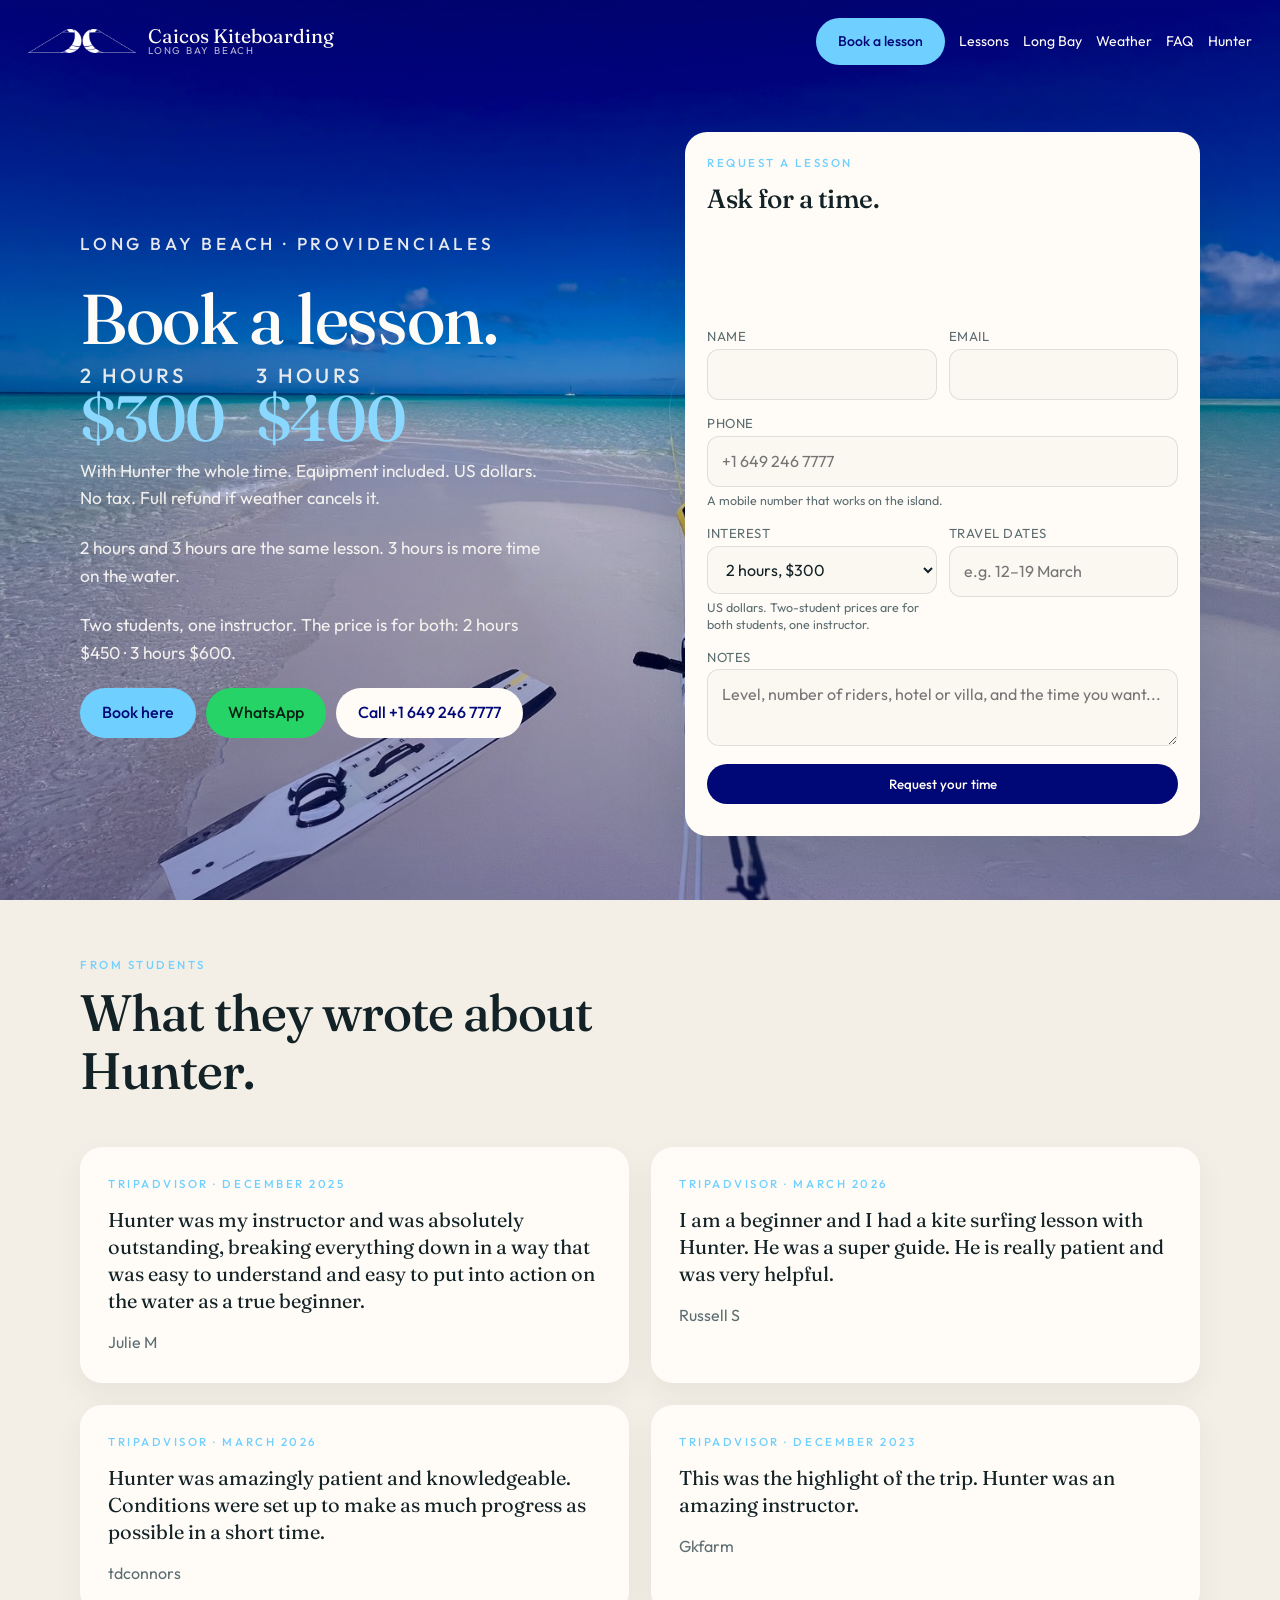
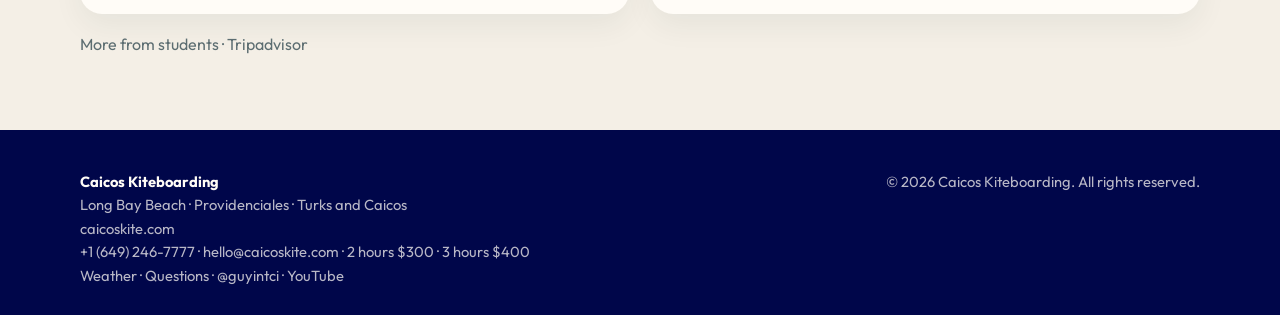
==== index.html @ 582b724a "Add a mobile WhatsApp and call bar, and clearer request button" ====
<!DOCTYPE html>
<html lang="en">
<head>
  <meta charset="UTF-8" />
  <meta name="viewport" content="width=device-width, initial-scale=1.0" />
  <title>Caicos Kiteboarding | Long Bay Beach, Turks and Caicos</title>
  <meta name="description" content="Caicos Kiteboarding is a kite school on Long Bay Beach, Providenciales. Private lessons on the water. 2 hours $300. 3 hours $400. Equipment included." />
  <link rel="canonical" href="https://caicoskite.com/" />
  <meta property="og:url" content="https://caicoskite.com/" />
  <link rel="preconnect" href="https://fonts.googleapis.com" />
  <link rel="preconnect" href="https://fonts.gstatic.com" crossorigin />
  <link href="https://fonts.googleapis.com/css2?family=Fraunces:opsz,wght@9..144,500;9..144,600&family=Outfit:wght@300;400;500;600&display=swap" rel="stylesheet" />
  <link rel="stylesheet" href="assets/css/styles.css?v=34" />
</head>
<body>
  <header class="nav">
    <a class="brand" href="/" aria-label="Caicos Kiteboarding home">
      <img class="brand-mark" alt="" width="128" height="28" style="width:108px;height:28px;flex:0 0 108px;display:block;object-fit:contain" src="[data-uri]" />
      <div class="brand-name">
        Caicos Kiteboarding
        <span>Long Bay Beach</span>
      </div>
      <div class="live-wind" hidden>
        <strong data-wind-speed></strong>
        <span data-wind-dir></span>
      </div>
    </a>
    <button class="menu-toggle" aria-label="Open menu">☰</button>
    <ul class="nav-links">
      <li><a href="/#inquiry-form" class="btn btn-gold">Book a lesson</a></li>
      <li><a href="/lessons">Lessons</a></li>
      <li><a href="/long-bay">Long Bay</a></li>
      <li><a href="/weather">Weather</a></li>
      <li><a href="/faq">FAQ</a></li>
      <li><a href="/hunter">Hunter</a></li>
    </ul>
  </header>

  <main id="top">
    <section class="hero" id="contact">
      <img src="assets/img/gallery-sandbar.jpg?v=9" alt="Red kite over a white sand spit and turquoise water" />
      <div class="book-panel">
        <div class="book-lead">
          <p class="eyebrow">Long Bay Beach · Providenciales</p>
          <h1>Book a lesson.</h1>
          <div class="hero-rates">
            <div><span>2 hours</span>$300</div>
            <div><span>3 hours</span>$400</div>
          </div>
          <p class="includes">With Hunter the whole time. Equipment included. US dollars. No tax. Full refund if weather cancels it.</p>
          <p class="includes">2 hours and 3 hours are the same lesson. 3 hours is more time on the water.</p>
          <p class="includes">Two students, one instructor. The price is for both: 2 hours $450 · 3 hours $600.</p>
          <div class="hero-actions">
            <a class="btn btn-gold" href="#inquiry-form">Book here</a>
            <a class="btn btn-wa" href="https://wa.me/16492467777" target="_blank" rel="noopener">WhatsApp</a>
            <a class="btn btn-phone" href="tel:+16492467777">Call +1 649 246 7777</a>
          </div>
        </div>
        <form id="inquiry-form">
          <p class="eyebrow">Request a lesson</p>
          <h2>Ask for a time.</h2>
          <p class="notice">This is a request, not a booking. Hunter will reach out to confirm if that time is available. The hours you choose are the lesson. You meet on Long Bay, and he confirms the spot. About an hour before, he will contact you if the weather is less than ideal. Full refund if a lesson is cancelled for weather.</p>
          <div class="form-row">
            <div>
              <label for="name">Name</label>
              <input id="name" name="name" autocomplete="name" required />
            </div>
            <div>
              <label for="email">Email</label>
              <input id="email" name="email" type="email" autocomplete="email" required />
            </div>
          </div>
          <div>
            <label for="phone">Phone</label>
            <input id="phone" name="phone" type="tel" inputmode="tel" autocomplete="tel" required placeholder="+1 649 246 7777" />
            <span class="form-hint">A mobile number that works on the island.</span>
          </div>
          <div class="form-row">
            <div>
              <label for="lesson">Interest</label>
              <select id="lesson" name="lesson">
                <option>2 hours, $300</option>
                <option>3 hours, $400</option>
                <option>2 students, 2 hours, $450 for both</option>
                <option>2 students, 3 hours, $600 for both</option>
              </select>
              <span class="form-hint">US dollars. Two-student prices are for both students, one instructor.</span>
            </div>
            <div>
              <label for="dates">Travel dates</label>
              <input id="dates" name="dates" placeholder="e.g. 12–19 March" />
            </div>
          </div>
          <div>
            <label for="message">Notes</label>
            <textarea id="message" name="message" placeholder="Level, number of riders, hotel or villa, and the time you want..."></textarea>
          </div>
          <button class="btn btn-dark" type="submit">Request your time</button>
          <p id="form-status" class="muted"></p>
        </form>
      </div>
    </section>

    <section class="home-reviews">
      <div class="wrap">
        <div class="section-head">
          <p class="eyebrow">From students</p>
          <h2>What they wrote about Hunter.</h2>
        </div>
        <div class="cards">
          <article class="card">
            <p class="eyebrow">Tripadvisor · December 2025</p>
            <p class="quote">Hunter was my instructor and was absolutely outstanding, breaking everything down in a way that was easy to understand and easy to put into action on the water as a true beginner.</p>
            <p class="muted">Julie M</p>
          </article>
          <article class="card">
            <p class="eyebrow">Tripadvisor · March 2026</p>
            <p class="quote">I am a beginner and I had a kite surfing lesson with Hunter. He was a super guide. He is really patient and was very helpful.</p>
            <p class="muted">Russell S</p>
          </article>
          <article class="card">
            <p class="eyebrow">Tripadvisor · March 2026</p>
            <p class="quote">Hunter was amazingly patient and knowledgeable. Conditions were set up to make as much progress as possible in a short time.</p>
            <p class="muted">tdconnors</p>
          </article>
          <article class="card">
            <p class="eyebrow">Tripadvisor · December 2023</p>
            <p class="quote">This was the highlight of the trip. Hunter was an amazing instructor.</p>
            <p class="muted">Gkfarm</p>
          </article>
        </div>
        <p class="muted" style="margin-top: 18px;">
          <a href="/hunter">More from students</a>
          ·
          <a href="https://www.tripadvisor.com/Attraction_Review-g147399-d3947723-Reviews-Turks_and_Caicos_Kiteboarding-Providenciales_Turks_and_Caicos.html" target="_blank" rel="noopener">Tripadvisor</a>
        </p>
      </div>
    </section>
  </main>

  <footer>
    <div class="wrap foot">
      <div>
        <strong>Caicos Kiteboarding</strong><br />
        Long Bay Beach · Providenciales · Turks and Caicos<br />
        <a href="https://caicoskite.com/">caicoskite.com</a><br />
        <a href="tel:+16492467777">+1 (649) 246-7777</a> · <a href="mailto:hello@caicoskite.com">hello@caicoskite.com</a> · 2 hours $300 · 3 hours $400<br />
        <a href="/weather">Weather</a> · <a href="/faq">Questions</a> · <a href="https://www.instagram.com/guyintci/" target="_blank" rel="noopener">@guyintci</a>
        · <a href="https://www.youtube.com/@GuyinTCI" target="_blank" rel="noopener">YouTube</a>
      </div>
      <div>© <span id="year"></span> Caicos Kiteboarding. All rights reserved.</div>
    </div>
  </footer>
  <script src="assets/js/main.js?v=9"></script>
  <script>document.getElementById("year").textContent = new Date().getFullYear();</script>
</body>
</html>
---- assets/css/styles.css ----
:root {
  --deep: #000877;
  --teal: #165863;
  --aqua: #2a8f9a;
  --foam: #f4efe6;
  --sand: #e4d2b0;
  --gold: #6fd0ff;
  --ink: #132226;
  --muted: #5c6d71;
  --white: #fffcf7;
  --shadow: 0 24px 60px rgba(11, 47, 56, 0.16);
}

* {
  box-sizing: border-box;
  margin: 0;
  padding: 0;
}

html {
  scroll-behavior: smooth;
}

body {
  font-family: "Outfit", system-ui, sans-serif;
  color: var(--ink);
  background: var(--foam);
  line-height: 1.6;
}

img {
  max-width: 100%;
  display: block;
}

a {
  color: inherit;
  text-decoration: none;
}

.wrap {
  width: min(1120px, calc(100% - 40px));
  margin: 0 auto;
}

.eyebrow {
  letter-spacing: 0.22em;
  text-transform: uppercase;
  font-size: 0.72rem;
  color: var(--gold);
  font-weight: 500;
}

h1, h2, h3, .display {
  font-family: "Fraunces", Georgia, serif;
  font-weight: 500;
  letter-spacing: -0.02em;
  line-height: 1.12;
}

/* NAV */
.nav {
  position: fixed;
  inset: 0 0 auto;
  z-index: 40;
  display: flex;
  justify-content: space-between;
  align-items: center;
  padding: 18px 28px;
  transition: background 0.3s ease, box-shadow 0.3s ease;
}

.nav.scrolled {
  background: rgba(0, 8, 119, 0.92);
  backdrop-filter: blur(14px);
  box-shadow: 0 10px 30px rgba(0, 0, 0, 0.18);
}

.brand {
  display: flex;
  align-items: center;
  gap: 12px;
  color: var(--white);
}

.brand-mark {
  height: 32px;
  width: auto;
  max-width: 132px;
  flex: none;
  display: block;
  object-fit: contain;
}

.brand svg {
  width: 62px;
  height: 40px;
  flex: none;
}

.brand-name {
  font-family: "Fraunces", serif;
  font-size: 1.22rem;
  line-height: 1.05;
}

.brand-name span {
  display: block;
  font-family: "Outfit", sans-serif;
  font-size: 0.62rem;
  letter-spacing: 0.18em;
  text-transform: uppercase;
  opacity: 0.72;
}

.nav-links {
  display: flex;
  gap: 14px;
  align-items: center;
  list-style: none;
  color: var(--white);
  font-size: 0.88rem;
}

.nav-links a:hover {
  color: var(--gold);
}

.btn {
  display: inline-flex;
  align-items: center;
  justify-content: center;
  border: 0;
  cursor: pointer;
  font-family: inherit;
  font-weight: 500;
  border-radius: 999px;
  padding: 12px 22px;
  transition: transform 0.2s ease, background 0.2s ease, color 0.2s ease;
}

.btn:hover {
  transform: translateY(-1px);
}

.btn-gold {
  background: var(--gold);
  color: var(--deep);
}

.btn-outline {
  border: 1px solid rgba(255, 255, 255, 0.45);
  color: var(--white);
  background: transparent;
}

.btn-dark {
  background: var(--deep);
  color: var(--white);
}

.menu-toggle {
  display: none;
  background: none;
  border: 0;
  color: white;
  font-size: 1.4rem;
  cursor: pointer;
}

/* HERO */
.hero {
  min-height: 100vh;
  position: relative;
  display: flex;
  align-items: center;
  color: var(--white);
  overflow: hidden;
  padding: 0;
}

.hero img {
  position: absolute;
  inset: 0;
  width: 100%;
  height: 100%;
  object-fit: cover;
  object-position: center 28%;
}

.hero::after {
  content: "";
  position: absolute;
  inset: 0;
  background:
    linear-gradient(180deg, rgba(0, 8, 119, 0.45) 0%, rgba(0, 8, 119, 0.18) 42%, rgba(0, 8, 119, 0.4) 100%);
}

.book-panel {
  position: relative;
  z-index: 2;
  display: grid;
  grid-template-columns: 1.05fr 0.95fr;
  gap: 36px;
  align-items: center;
  width: min(1120px, calc(100% - 48px));
  margin: 108px auto 40px;
}

.hero h1 {
  font-size: clamp(2.8rem, 5.5vw, 4.8rem);
  margin: 8px 0 4px;
}

.hero-price {
  font-family: "Fraunces", Georgia, serif;
  font-weight: 500;
  font-size: clamp(3.4rem, 6.4vw, 5.4rem);
  line-height: 0.92;
  color: #8ad8ff;
  margin: 0 0 12px;
  letter-spacing: -0.03em;
}

.hero-price span {
  font-family: "Outfit", sans-serif;
  font-size: 0.28em;
  font-weight: 500;
  letter-spacing: 0.14em;
  text-transform: uppercase;
  color: rgba(255, 252, 247, 0.88);
  margin-left: 6px;
}

.hero .book-lead p:not(.hero-price) {
  font-size: 1.08rem;
  max-width: 460px;
  color: rgba(255, 252, 247, 0.9);
  margin-bottom: 22px;
}

.hero-rates {
  display: flex;
  flex-wrap: wrap;
  gap: 6px 32px;
  margin: 8px 0 8px;
}

.hero-rates div {
  font-family: "Fraunces", Georgia, serif;
  font-weight: 500;
  font-size: clamp(2.6rem, 5vw, 4rem);
  line-height: 0.95;
  color: #8ad8ff;
  letter-spacing: -0.03em;
}

.hero-rates span {
  display: block;
  font-family: "Outfit", sans-serif;
  font-size: 0.32em;
  font-weight: 500;
  letter-spacing: 0.16em;
  text-transform: uppercase;
  color: rgba(255, 252, 247, 0.88);
  margin-bottom: 2px;
}

.includes {
  margin: 0 0 18px;
}

.home-reviews {
  padding: 56px 0 72px;
}

.home-reviews .cards {
  grid-template-columns: 1fr 1fr;
}

.hero-actions {
  display: flex;
  gap: 10px;
  flex-wrap: wrap;
}

.btn-wa {
  background: #25d366;
  color: #062214;
}

.btn-phone {
  background: var(--white);
  color: var(--deep);
}

.book-panel form h2 {
  font-size: 1.65rem;
  color: var(--ink);
  margin: 2px 0 6px;
}

.book-panel form {
  padding: 22px;
  gap: 10px;
}

.book-panel textarea {
  min-height: 72px;
}

.photo-note {
  position: absolute;
  right: 28px;
  bottom: 24px;
  z-index: 2;
  font-size: 0.72rem;
  letter-spacing: 0.12em;
  text-transform: uppercase;
  opacity: 0.7;
}

/* SECTIONS */
section {
  padding: 96px 0;
}

section.hero {
  padding: 0;
}

.section-head {
  max-width: 640px;
  margin-bottom: 48px;
}

.section-head h2 {
  font-size: clamp(2.1rem, 4vw, 3.4rem);
  margin-top: 10px;
}

.split {
  display: grid;
  grid-template-columns: 1.05fr 0.95fr;
  gap: 56px;
  align-items: center;
}

.split img {
  width: 100%;
  height: 520px;
  object-fit: cover;
  object-position: center center;
  border-radius: 28px;
  box-shadow: var(--shadow);
}

.split img.portrait {
  height: auto;
  aspect-ratio: 4 / 5;
  object-position: center center;
}

.hunter-strip {
  display: grid;
  grid-template-columns: 1fr 1fr 1.4fr;
  gap: 14px;
  margin-top: 28px;
}

.hunter-strip img {
  width: 100%;
  height: 320px;
  object-fit: cover;
  object-position: center center;
  border-radius: 20px;
}

.hunter-strip img.pos-foil {
  object-position: center 34%;
}

.video-row {
  display: grid;
  grid-template-columns: repeat(3, 1fr);
  gap: 14px;
  margin-top: 28px;
}

.video {
  position: relative;
  padding-bottom: 56.25%;
  height: 0;
  overflow: hidden;
  border-radius: 16px;
  background: #081e24;
}

.video iframe {
  position: absolute;
  inset: 0;
  width: 100%;
  height: 100%;
  border: 0;
}

.muted {
  color: var(--muted);
}

.stat-row {
  display: grid;
  grid-template-columns: repeat(3, 1fr);
  gap: 18px;
  margin-top: 36px;
}

.stat {
  padding: 18px 0 0;
  border-top: 1px solid rgba(19, 34, 38, 0.12);
}

.stat strong {
  display: block;
  font-family: "Fraunces", serif;
  font-size: 1.7rem;
}

/* CARDS */
.cards {
  display: grid;
  grid-template-columns: repeat(3, 1fr);
  gap: 22px;
}

.card {
  background: var(--white);
  border-radius: 22px;
  padding: 28px;
  box-shadow: 0 12px 30px rgba(11, 47, 56, 0.06);
}

.card-photo {
  padding: 0 0 22px;
  overflow: hidden;
}

.card-photo img {
  width: 100%;
  height: 280px;
  object-fit: cover;
  object-position: center center;
  border-radius: 22px 22px 0 0;
  margin-bottom: 4px;
}

.card-photo img.pos-up {
  object-position: center 30%;
}

.card-photo .card-body {
  padding: 8px 28px 28px;
}

.card h3 {
  font-size: 1.55rem;
  margin: 8px 0 12px;
}

.card ul {
  margin: 16px 0 22px 18px;
  color: var(--muted);
}

.price {
  font-family: "Fraunces", serif;
  font-size: 1.2rem;
  color: var(--teal);
}

/* FAMILY */
.family {
  background: var(--deep);
  color: var(--white);
}

.family .cards {
  grid-template-columns: repeat(3, 1fr);
}

.family .card {
  background: rgba(255, 255, 255, 0.05);
  color: var(--white);
  border: 1px solid rgba(255, 255, 255, 0.08);
  box-shadow: none;
}

.family .card p,
.family .card a {
  color: rgba(255, 252, 247, 0.78);
}

.family a {
  text-decoration: underline;
  text-underline-offset: 3px;
}

/* GALLERY */
.gallery {
  display: grid;
  grid-template-columns: 1.4fr 1fr 1fr;
  grid-auto-rows: 180px;
  gap: 12px;
}

.gallery img {
  width: 100%;
  height: 100%;
  object-fit: cover;
  object-position: center center;
  border-radius: 18px;
}

.gallery img.pos-up { object-position: center 36%; }
.gallery img.pos-down { object-position: center 70%; }
.gallery img.pos-face { object-position: center 16%; }

.gallery .wide {
  grid-column: span 2;
  grid-row: span 2;
}

.gallery .tall {
  grid-row: span 2;
}

.gallery .span2 {
  grid-column: span 2;
}

/* CONTACT */
.contact-grid {
  display: grid;
  grid-template-columns: 0.9fr 1.1fr;
  gap: 40px;
  align-items: start;
}

form {
  background: var(--white);
  padding: 28px;
  border-radius: 22px;
  display: grid;
  gap: 14px;
  box-shadow: var(--shadow);
}

label {
  font-size: 0.82rem;
  letter-spacing: 0.04em;
  text-transform: uppercase;
  color: var(--muted);
}

input, select, textarea {
  width: 100%;
  border: 1px solid rgba(19, 34, 38, 0.12);
  background: #fbf8f2;
  border-radius: 12px;
  padding: 12px 14px;
  font: inherit;
  color: var(--ink);
}

textarea {
  min-height: 120px;
  resize: vertical;
}

.form-row {
  display: grid;
  grid-template-columns: 1fr 1fr;
  gap: 12px;
}

.form-hint {
  display: block;
  margin-top: 6px;
  font-size: 0.78rem;
  letter-spacing: 0;
  text-transform: none;
  line-height: 1.35;
  color: var(--muted);
}

#form-status.error {
  color: #8a2a1b;
  font-weight: 500;
}

.book-panel .notice {
  margin: 4px 0 2px;
  font-size: 0.86rem;
  line-height: 1.4;
}

footer {
  background: #00064a;
  color: rgba(255, 252, 247, 0.72);
  padding: 40px 0 28px;
  font-size: 0.92rem;
}

.foot {
  display: flex;
  justify-content: space-between;
  gap: 20px;
  flex-wrap: wrap;
}

footer strong {
  color: var(--white);
}

@media (max-width: 880px) {
  .sticky-contact {
    position: fixed;
    left: 0;
    right: 0;
    bottom: 0;
    z-index: 50;
    display: flex;
    gap: 8px;
    padding: 10px 12px calc(10px + env(safe-area-inset-bottom));
    background: rgba(0, 8, 119, 0.96);
  }

  .sticky-contact .btn {
    flex: 1;
  }

  body.has-sticky-contact {
    padding-bottom: 78px;
  }

  .brand-mark {
    height: 26px;
    max-width: 92px;
  }

  .brand-name {
    font-size: 1rem;
  }

  .nav-links {
    position: absolute;
    top: 72px;
    right: 16px;
    flex-direction: column;
    background: var(--deep);
    padding: 20px;
    border-radius: 16px;
    display: none;
    min-width: 200px;
  }

  .nav-links.open {
    display: flex;
  }

  .menu-toggle {
    display: block;
  }

  .split,
  .cards,
  .reviews .cards,
  .home-reviews .cards,
  .family .cards,
  .gallery,
  .contact-grid,
  .form-row,
  .stat-row,
  .hunter-strip,
  .video-row,
  .book-panel {
    grid-template-columns: 1fr;
  }

  .split img {
    height: 340px;
  }

  .split img.portrait {
    height: auto;
    aspect-ratio: 4 / 5;
  }

  .gallery {
    grid-template-columns: 1fr 1fr;
    grid-auto-rows: 160px;
  }

  .gallery .wide,
  .gallery .span2,
  .gallery .tall {
    grid-column: span 2;
    grid-row: span 2;
  }

  section {
    padding: 72px 0;
  }
}

.page .nav {
  background: rgba(0, 8, 119, 0.96);
}

.page main.sheet {
  padding-top: 92px;
}

.page main.sheet > section {
  padding-top: 28px;
}

body.lessons {
  background: #efe6d6;
}

.faq-page {
  padding: 132px 0 88px;
}

.faq-page h1 {
  font-size: clamp(2.6rem, 5vw, 4.2rem);
  margin: 8px 0 14px;
}

.faq-lead {
  max-width: 640px;
  color: var(--muted);
  margin-bottom: 28px;
}

.faq-list {
  display: grid;
  gap: 10px;
  max-width: 820px;
}

.faq-list details {
  background: var(--white);
  border-radius: 16px;
  padding: 0 22px;
  box-shadow: 0 10px 28px rgba(11, 47, 56, 0.06);
}

.faq-list summary {
  cursor: pointer;
  list-style: none;
  font-family: "Fraunces", Georgia, serif;
  font-size: 1.18rem;
  line-height: 1.3;
  padding: 18px 28px 18px 0;
  position: relative;
}

.faq-list summary::-webkit-details-marker {
  display: none;
}

.faq-list summary::marker {
  content: "";
}

.faq-list summary::after {
  content: "+";
  position: absolute;
  right: 0;
  top: 16px;
  color: var(--gold);
  font-family: "Outfit", sans-serif;
  font-size: 1.4rem;
}

.faq-list details[open] summary::after {
  content: "–";
}

.faq-list details p {
  color: var(--muted);
  padding: 0 12px 18px 0;
  max-width: 68ch;
}

.faq-cta {
  margin-top: 28px;
}

.wind-note {
  margin-top: 36px;
  max-width: 920px;
}

.spot-photo {
  width: 100%;
  height: min(62vw, 560px);
  object-fit: cover;
  object-position: center center;
  border-radius: 28px;
  margin-bottom: 32px;
}

.reviews {
  margin-top: 64px;
}

.reviews .cards {
  grid-template-columns: 1fr 1fr;
}

.quote {
  font-family: "Fraunces", Georgia, serif;
  font-size: 1.25rem;
  line-height: 1.35;
  margin: 12px 0 16px;
}

.live-wind {
  margin-left: 4px;
  padding-left: 14px;
  border-left: 1px solid rgba(255, 255, 255, 0.35);
  color: var(--white);
  line-height: 1.05;
}

.live-wind strong {
  display: block;
  font-family: "Fraunces", Georgia, serif;
  font-size: 1.15rem;
  font-weight: 500;
}

.live-wind strong,
.live-wind span {
  white-space: nowrap;
}

.live-wind span {
  display: block;
  font-size: 0.62rem;
  letter-spacing: 0.12em;
  text-transform: uppercase;
  opacity: 0.75;
}

.now-grid[hidden],
.live-wind[hidden] {
  display: none;
}

.now-grid {
  display: grid;
  grid-template-columns: repeat(4, 1fr);
  gap: 12px;
  max-width: 820px;
  margin-top: 18px;
}

.now-grid div {
  background: var(--white);
  border-radius: 16px;
  padding: 16px 18px;
  box-shadow: 0 10px 28px rgba(11, 47, 56, 0.06);
}

.now-grid strong {
  display: block;
  font-family: "Fraunces", Georgia, serif;
  font-size: 1.7rem;
  font-weight: 500;
}

.now-grid span {
  color: var(--muted);
  font-size: 0.78rem;
  letter-spacing: 0.14em;
  text-transform: uppercase;
}

.forecast-embed {
  margin-top: 18px;
  max-width: 920px;
  background: var(--white);
  border-radius: 16px;
  overflow-x: auto;
  min-height: 240px;
}

.forecast-embed iframe {
  display: block;
  width: 100%;
  min-width: 760px;
  min-height: 380px;
  border: 0;
}

@media (max-width: 700px) {
  .now-grid {
    grid-template-columns: 1fr 1fr;
  }
}
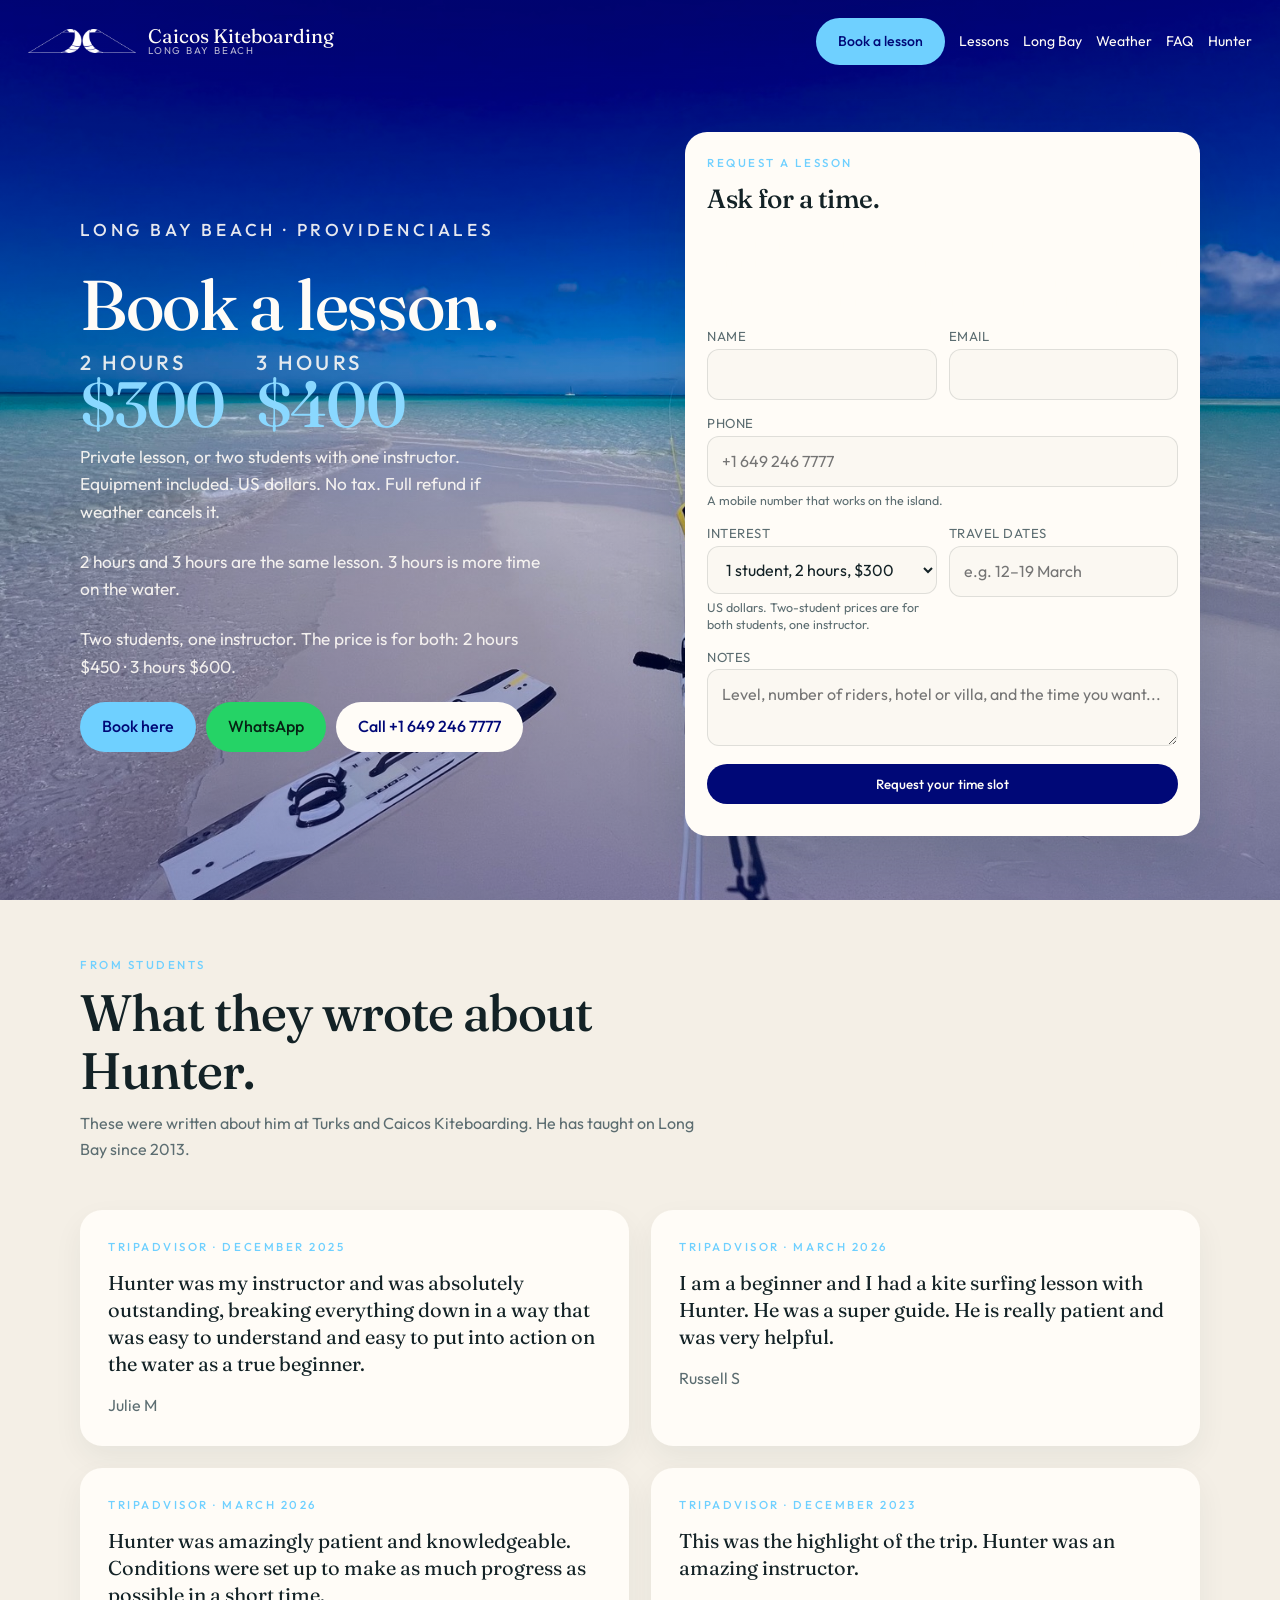
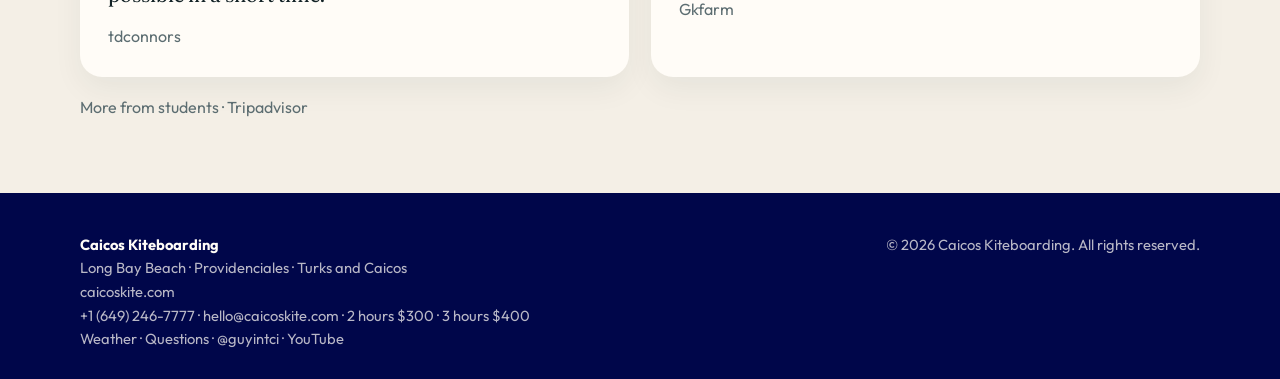
==== commit dd9e6e81: "Drop the awkward Hunter line and clarify the lesson choices" ====
--- a/index.html
+++ b/index.html
@@ -47,7 +47,7 @@
             <div><span>2 hours</span>$300</div>
             <div><span>3 hours</span>$400</div>
           </div>
-          <p class="includes">With Hunter the whole time. Equipment included. US dollars. No tax. Full refund if weather cancels it.</p>
+          <p class="includes">Private lesson, or two students with one instructor. Equipment included. US dollars. No tax. Full refund if weather cancels it.</p>
           <p class="includes">2 hours and 3 hours are the same lesson. 3 hours is more time on the water.</p>
           <p class="includes">Two students, one instructor. The price is for both: 2 hours $450 · 3 hours $600.</p>
           <div class="hero-actions">
@@ -79,8 +79,8 @@
             <div>
               <label for="lesson">Interest</label>
               <select id="lesson" name="lesson">
-                <option>2 hours, $300</option>
-                <option>3 hours, $400</option>
+                <option>1 student, 2 hours, $300</option>
+                <option>1 student, 3 hours, $400</option>
                 <option>2 students, 2 hours, $450 for both</option>
                 <option>2 students, 3 hours, $600 for both</option>
               </select>
@@ -95,7 +95,7 @@
             <label for="message">Notes</label>
             <textarea id="message" name="message" placeholder="Level, number of riders, hotel or villa, and the time you want..."></textarea>
           </div>
-          <button class="btn btn-dark" type="submit">Request your time</button>
+          <button class="btn btn-dark" type="submit">Request your time slot</button>
           <p id="form-status" class="muted"></p>
         </form>
       </div>
@@ -106,6 +106,7 @@
         <div class="section-head">
           <p class="eyebrow">From students</p>
           <h2>What they wrote about Hunter.</h2>
+          <p class="muted" style="margin-top: 12px;">These were written about him at Turks and Caicos Kiteboarding. He has taught on Long Bay since 2013.</p>
         </div>
         <div class="cards">
           <article class="card">
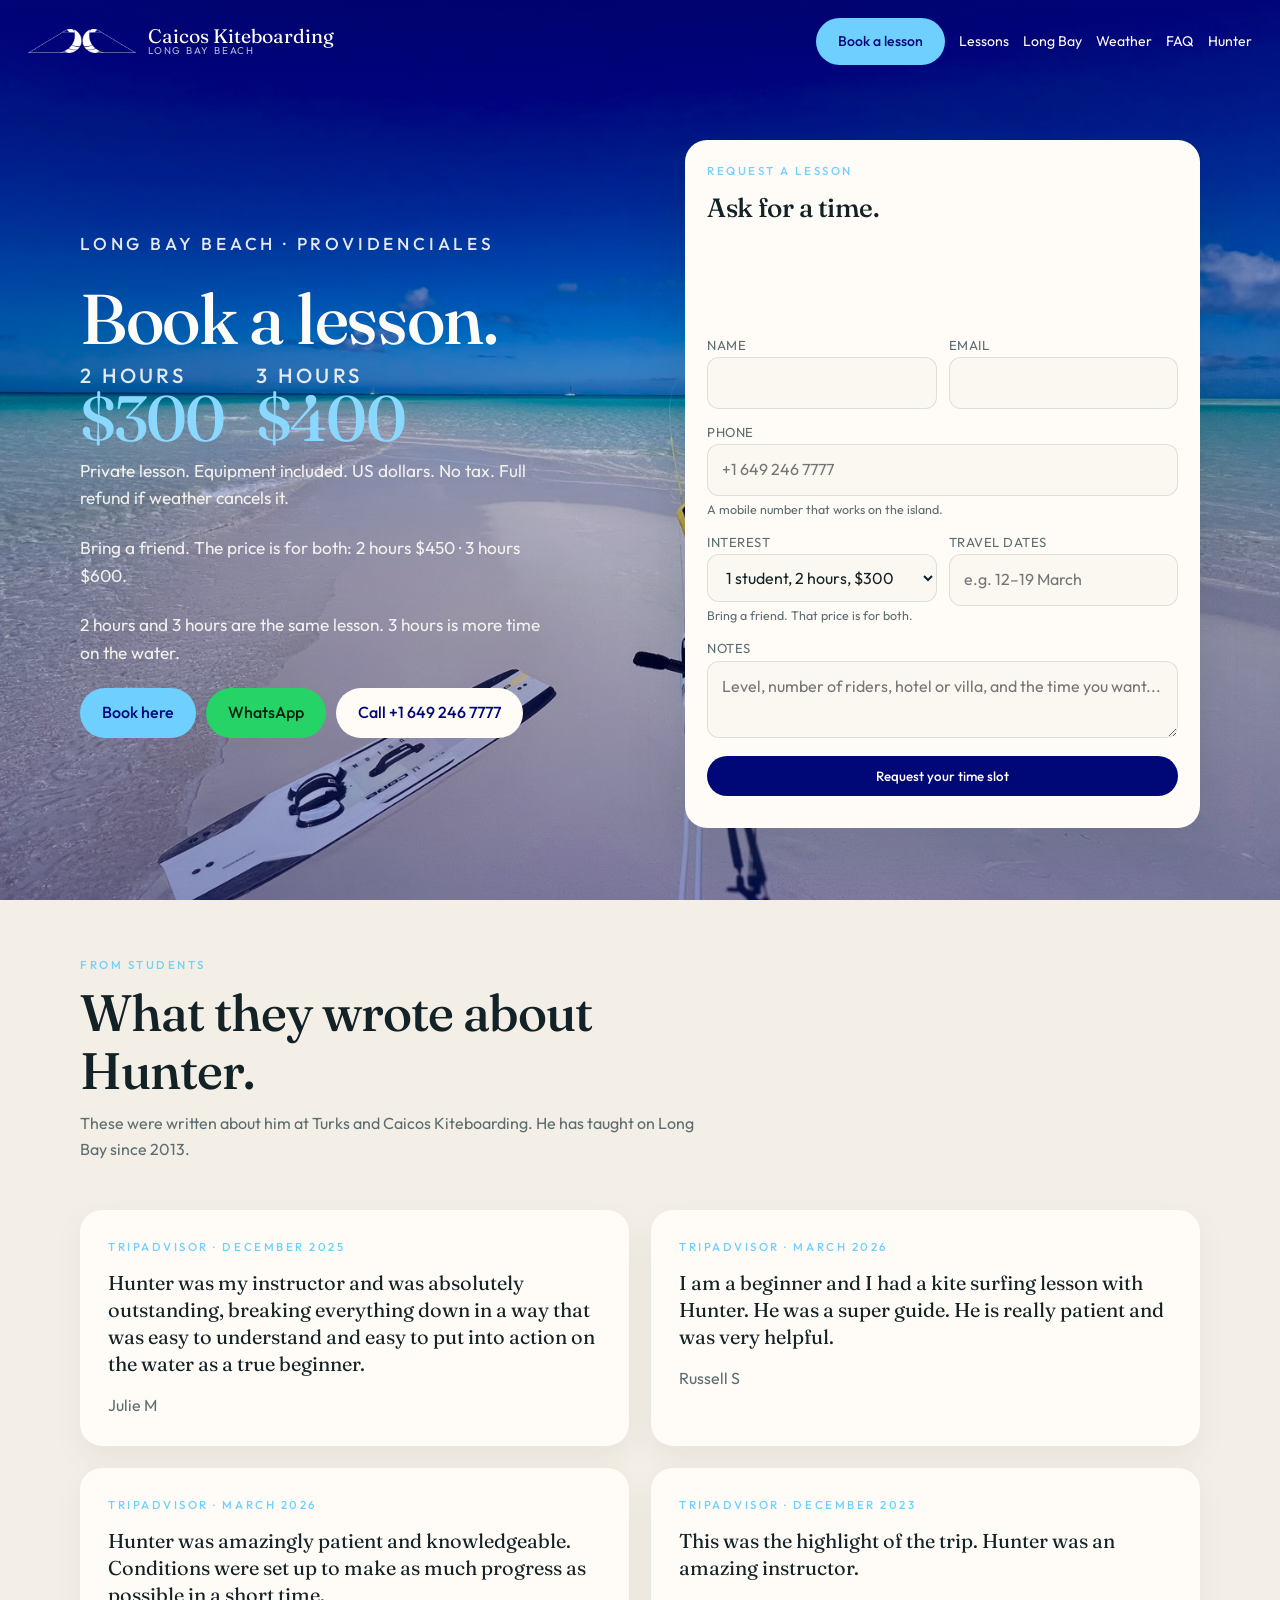
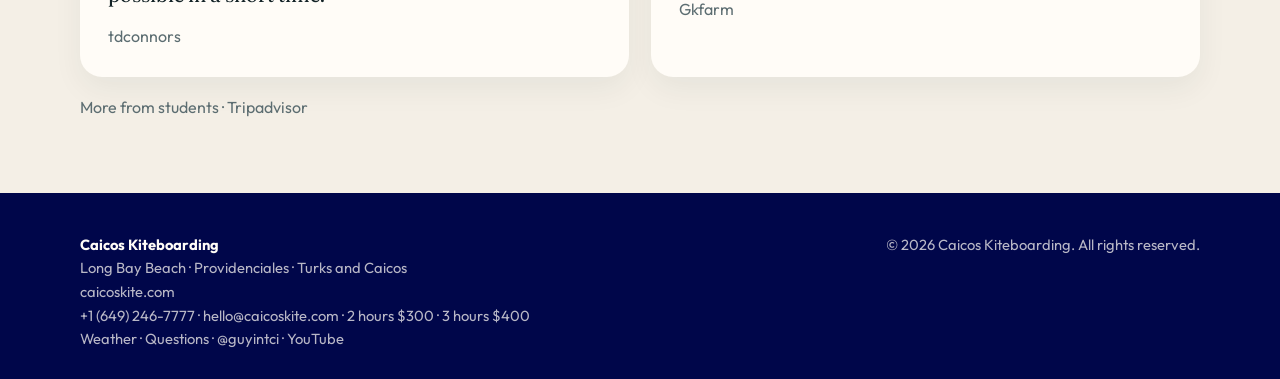
==== commit 5521fb1c: "Say private lesson, then bring a friend" ====
--- a/index.html
+++ b/index.html
@@ -47,9 +47,9 @@
             <div><span>2 hours</span>$300</div>
             <div><span>3 hours</span>$400</div>
           </div>
-          <p class="includes">Private lesson, or two students with one instructor. Equipment included. US dollars. No tax. Full refund if weather cancels it.</p>
+          <p class="includes">Private lesson. Equipment included. US dollars. No tax. Full refund if weather cancels it.</p>
+          <p class="includes">Bring a friend. The price is for both: 2 hours $450 · 3 hours $600.</p>
           <p class="includes">2 hours and 3 hours are the same lesson. 3 hours is more time on the water.</p>
-          <p class="includes">Two students, one instructor. The price is for both: 2 hours $450 · 3 hours $600.</p>
           <div class="hero-actions">
             <a class="btn btn-gold" href="#inquiry-form">Book here</a>
             <a class="btn btn-wa" href="https://wa.me/16492467777" target="_blank" rel="noopener">WhatsApp</a>
@@ -84,7 +84,7 @@
                 <option>2 students, 2 hours, $450 for both</option>
                 <option>2 students, 3 hours, $600 for both</option>
               </select>
-              <span class="form-hint">US dollars. Two-student prices are for both students, one instructor.</span>
+              <span class="form-hint">Bring a friend. That price is for both.</span>
             </div>
             <div>
               <label for="dates">Travel dates</label>
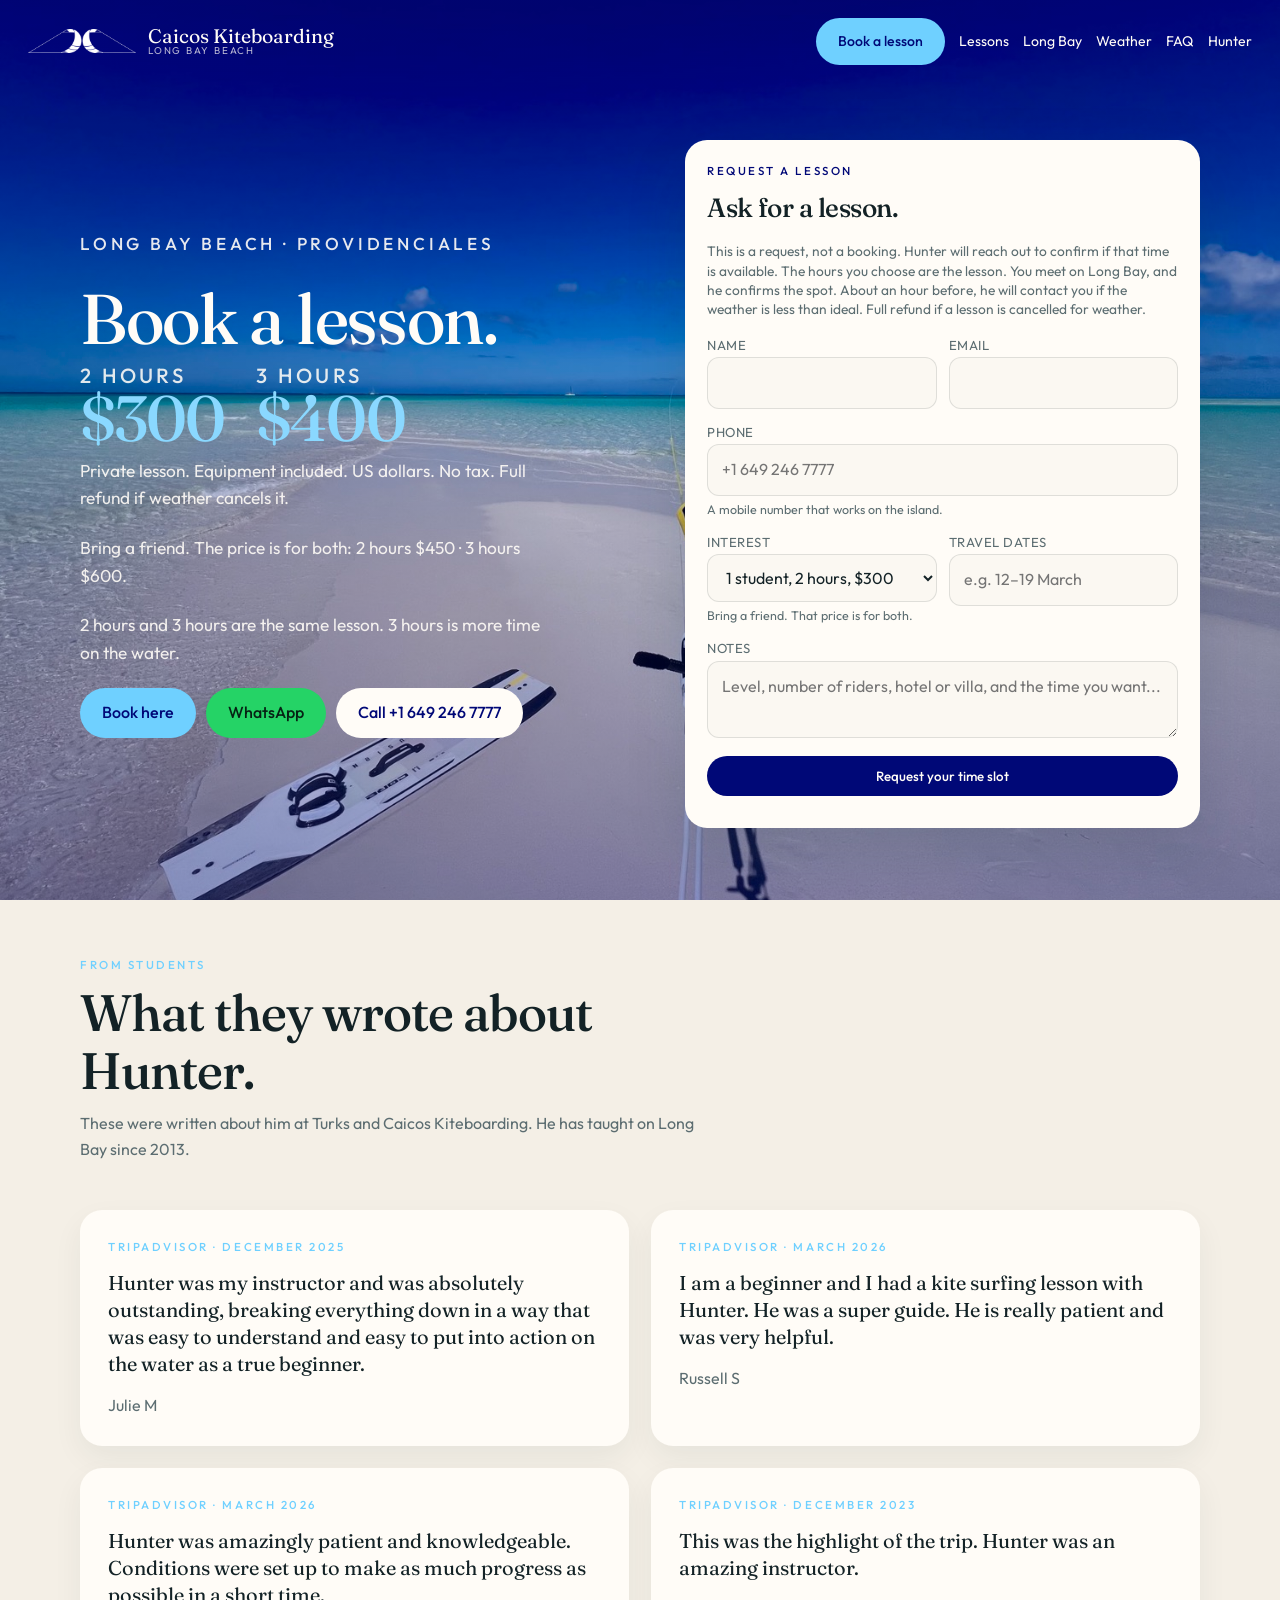
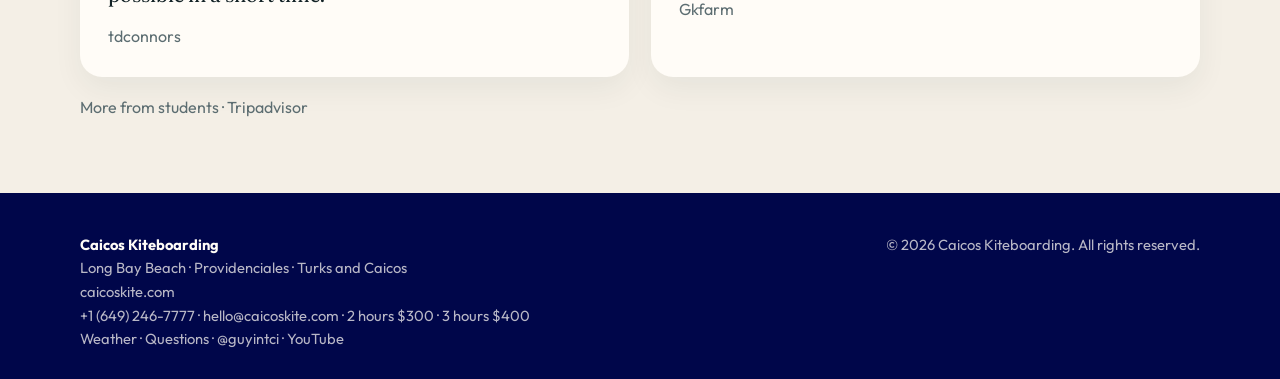
==== commit 02bbedb1: "Make the lesson form readable and rename the heading" ====
--- a/index.html
+++ b/index.html
@@ -10,7 +10,7 @@
   <link rel="preconnect" href="https://fonts.googleapis.com" />
   <link rel="preconnect" href="https://fonts.gstatic.com" crossorigin />
   <link href="https://fonts.googleapis.com/css2?family=Fraunces:opsz,wght@9..144,500;9..144,600&family=Outfit:wght@300;400;500;600&display=swap" rel="stylesheet" />
-  <link rel="stylesheet" href="assets/css/styles.css?v=34" />
+  <link rel="stylesheet" href="assets/css/styles.css?v=35" />
 </head>
 <body>
   <header class="nav">
@@ -58,7 +58,7 @@
         </div>
         <form id="inquiry-form">
           <p class="eyebrow">Request a lesson</p>
-          <h2>Ask for a time.</h2>
+          <h2>Ask for a lesson.</h2>
           <p class="notice">This is a request, not a booking. Hunter will reach out to confirm if that time is available. The hours you choose are the lesson. You meet on Long Bay, and he confirms the spot. About an hour before, he will contact you if the weather is less than ideal. Full refund if a lesson is cancelled for weather.</p>
           <div class="form-row">
             <div>
--- a/assets/css/styles.css
+++ b/assets/css/styles.css
@@ -303,6 +303,16 @@
 .book-panel form {
   padding: 22px;
   gap: 10px;
+  color: var(--ink);
+}
+
+.book-panel form .eyebrow {
+  color: var(--deep);
+}
+
+.book-panel form .notice,
+.book-panel form .form-hint {
+  color: var(--muted);
 }
 
 .book-panel textarea {
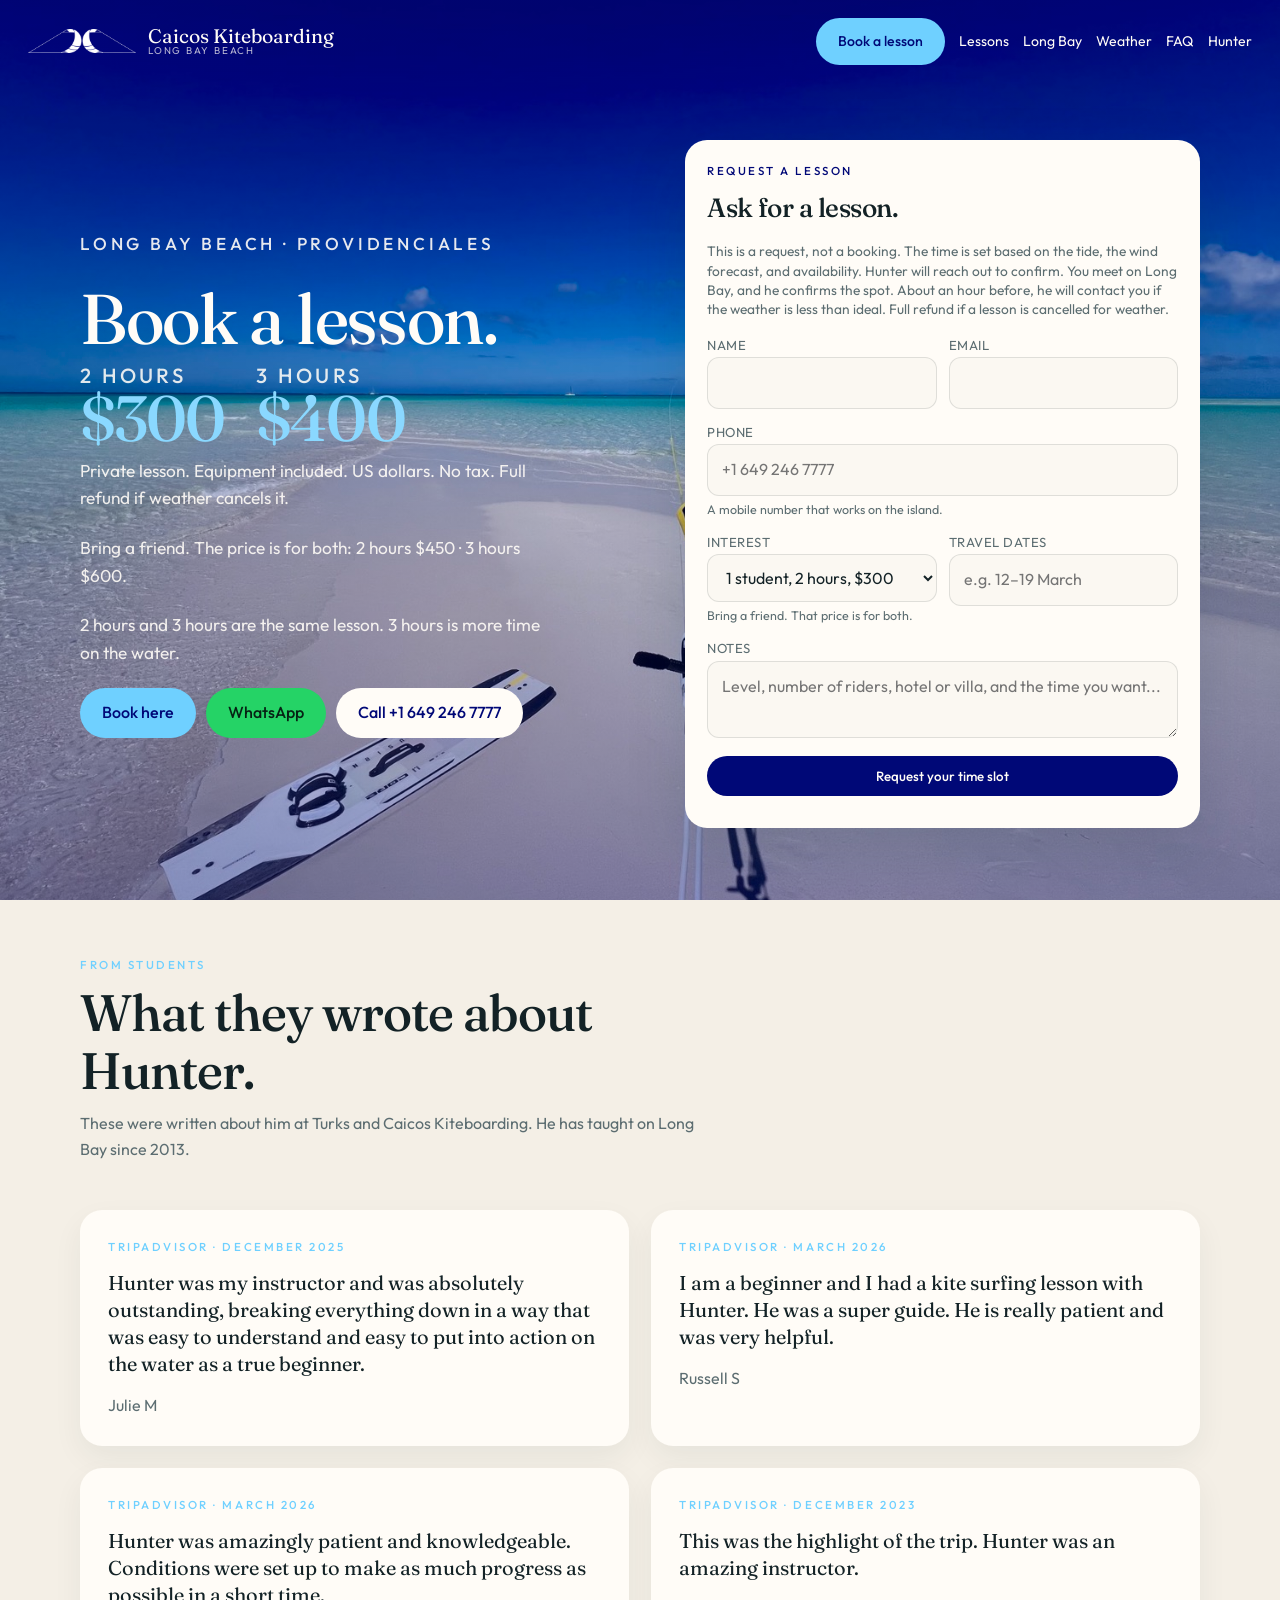
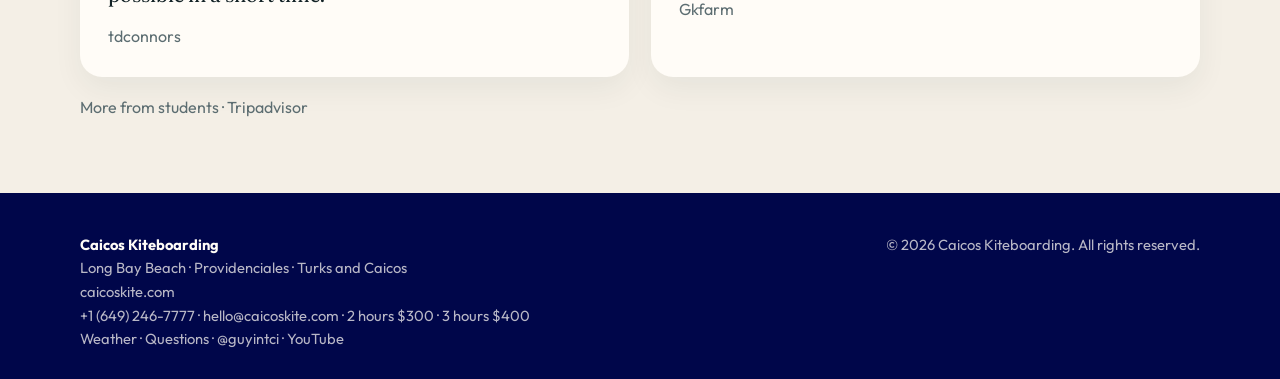
==== commit 08586bc1: "Explain that lesson time depends on tide, wind, and availability" ====
--- a/index.html
+++ b/index.html
@@ -59,7 +59,7 @@
         <form id="inquiry-form">
           <p class="eyebrow">Request a lesson</p>
           <h2>Ask for a lesson.</h2>
-          <p class="notice">This is a request, not a booking. Hunter will reach out to confirm if that time is available. The hours you choose are the lesson. You meet on Long Bay, and he confirms the spot. About an hour before, he will contact you if the weather is less than ideal. Full refund if a lesson is cancelled for weather.</p>
+          <p class="notice">This is a request, not a booking. The time is set based on the tide, the wind forecast, and availability. Hunter will reach out to confirm. You meet on Long Bay, and he confirms the spot. About an hour before, he will contact you if the weather is less than ideal. Full refund if a lesson is cancelled for weather.</p>
           <div class="form-row">
             <div>
               <label for="name">Name</label>
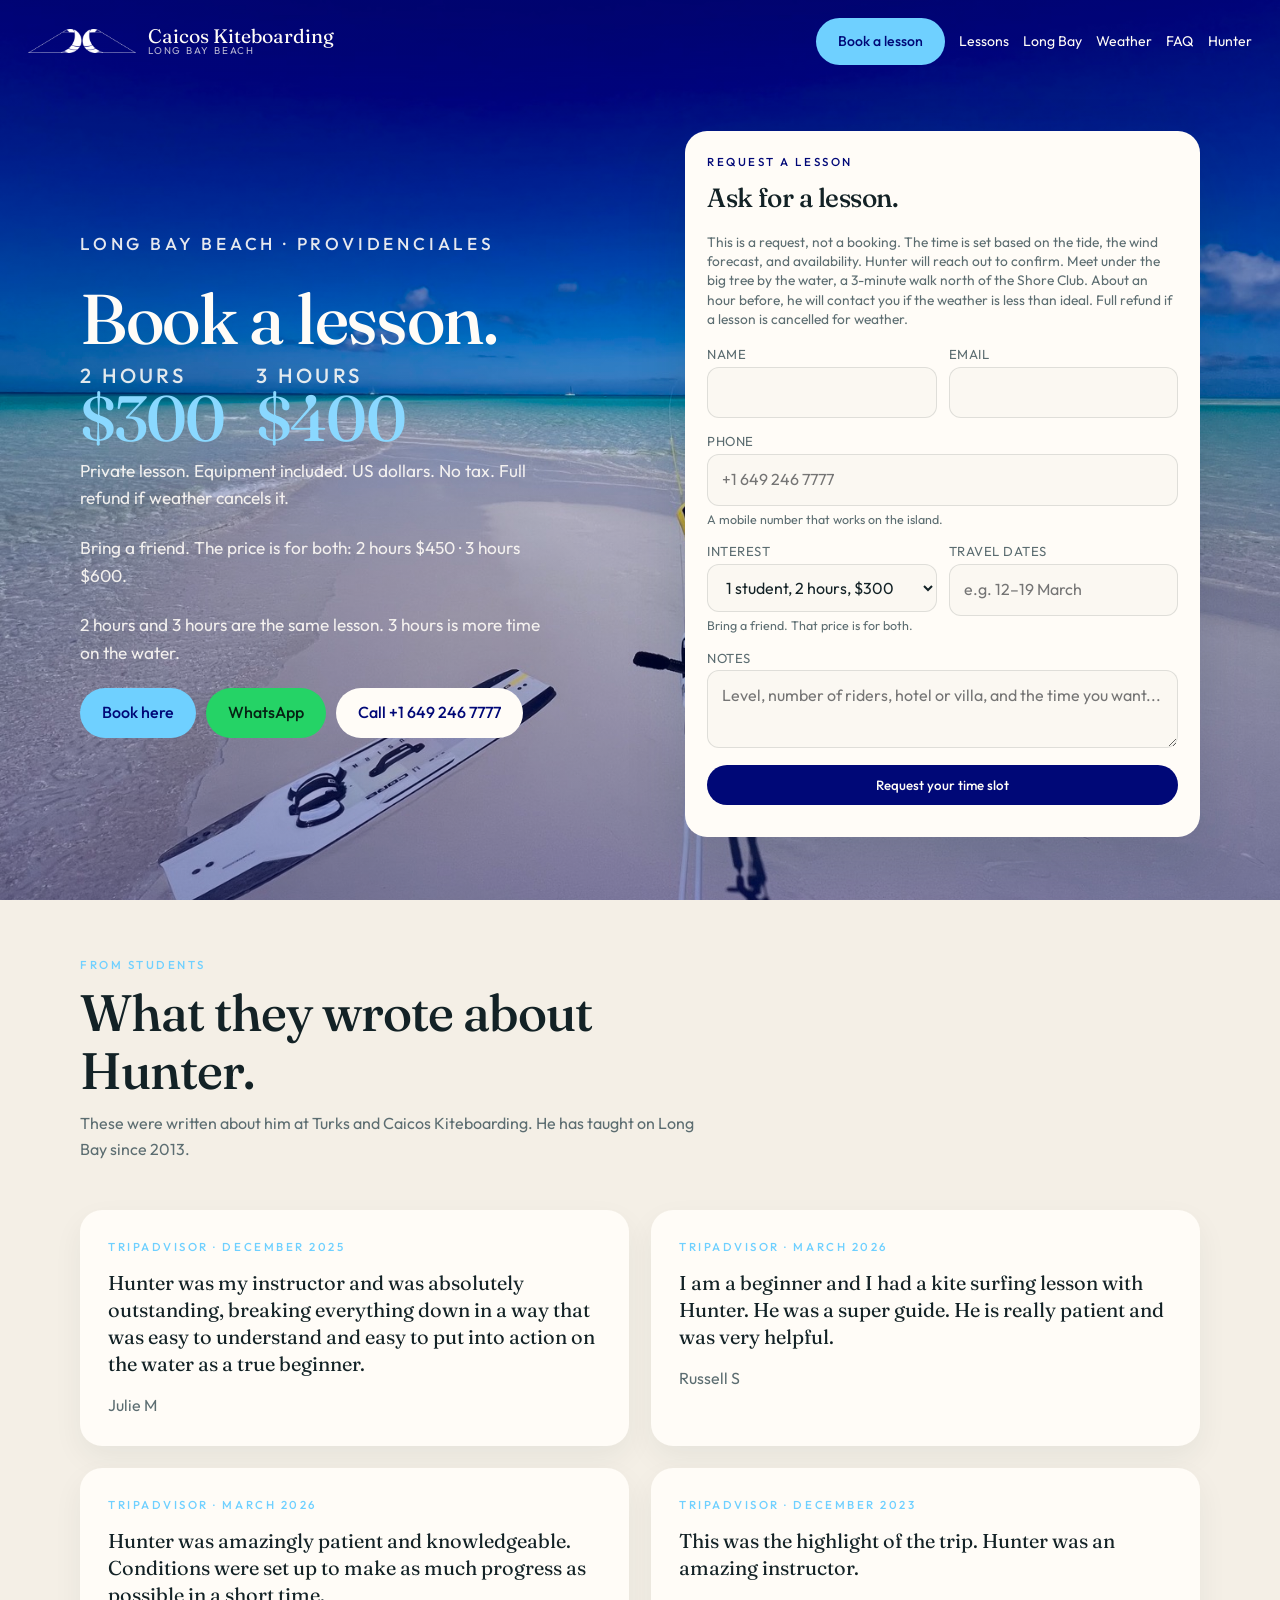
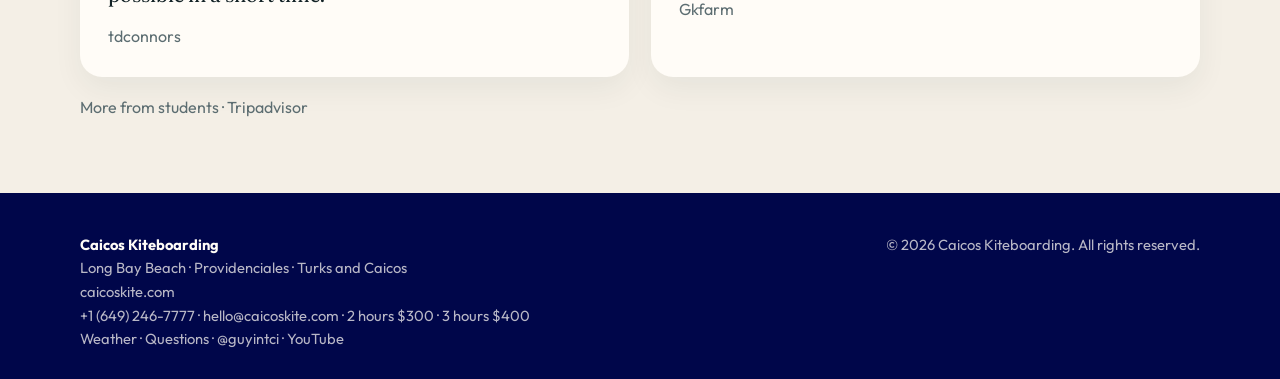
==== commit a89fdeb2: "Set the meeting spot north of the Shore Club" ====
--- a/index.html
+++ b/index.html
@@ -59,7 +59,7 @@
         <form id="inquiry-form">
           <p class="eyebrow">Request a lesson</p>
           <h2>Ask for a lesson.</h2>
-          <p class="notice">This is a request, not a booking. The time is set based on the tide, the wind forecast, and availability. Hunter will reach out to confirm. You meet on Long Bay, and he confirms the spot. About an hour before, he will contact you if the weather is less than ideal. Full refund if a lesson is cancelled for weather.</p>
+          <p class="notice">This is a request, not a booking. The time is set based on the tide, the wind forecast, and availability. Hunter will reach out to confirm. Meet under the big tree by the water, a 3-minute walk north of the Shore Club. About an hour before, he will contact you if the weather is less than ideal. Full refund if a lesson is cancelled for weather.</p>
           <div class="form-row">
             <div>
               <label for="name">Name</label>
